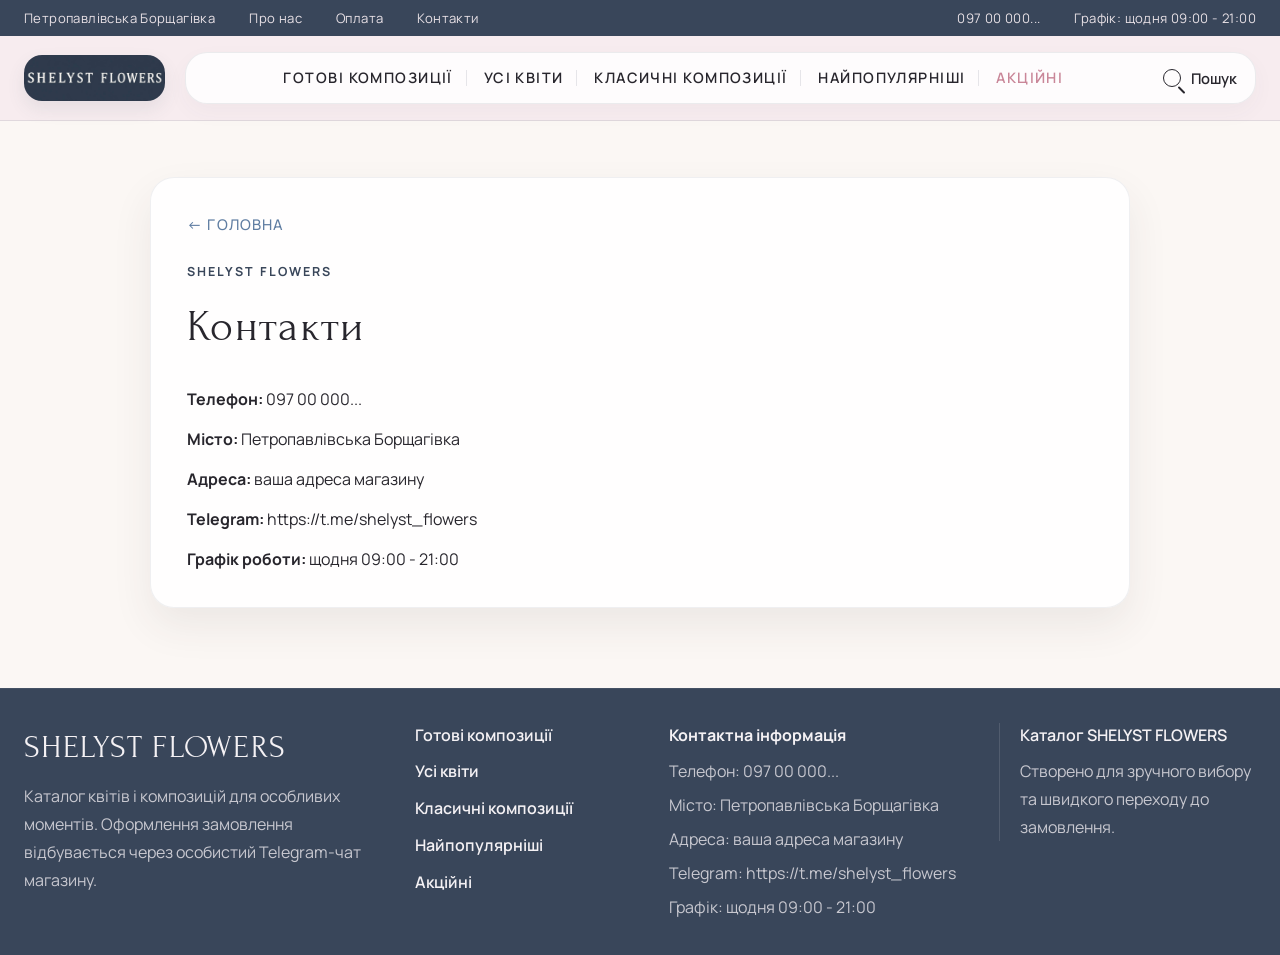
==== pages/kontakty.html @ dede0a99 "Add files via upload" ====
<!DOCTYPE html>
<html lang="uk">
  <head>
    <meta charset="UTF-8" />
    <meta name="viewport" content="width=device-width, initial-scale=1.0" />
    <title>Контакти | SHELYST FLOWERS</title>
    <link rel="stylesheet" href="../style.css" />
  </head>
  <body class="content-page">
    <main class="content-page__section">
      <div class="container">
        <article class="content-page__card">
          <p class="content-page__eyebrow">SHELYST FLOWERS</p>
          <h1>Контакти</h1>
          <div class="content-page__list">
            <p><strong>Телефон:</strong> 097 00 000...</p>
            <p><strong>Місто:</strong> Петропавлівська Борщагівка</p>
            <p><strong>Адреса:</strong> ваша адреса магазину</p>
            <p><strong>Telegram:</strong> https://t.me/shelyst_flowers</p>
            <p><strong>Графік роботи:</strong> щодня 09:00 - 21:00</p>
          </div>
        </article>
      </div>
    </main>
    <script src="../script.js"></script>
  </body>
</html>
---- style.css ----
@import url("https://fonts.googleapis.com/css2?family=Forum&family=Manrope:wght@400;500;600;700&display=swap");

:root {
  --page-bg: #fbf7f4;
  --surface: rgba(255, 255, 255, 0.96);
  --surface-solid: #ffffff;
  --surface-soft: #f6e4ea;
  --surface-soft-strong: #eed7df;
  --footer-bg: #39465a;
  --footer-text: #f4f1f4;
  --footer-muted: rgba(244, 241, 244, 0.76);
  --footer-line: rgba(255, 255, 255, 0.12);
  --text: #28262d;
  --text-muted: #726c72;
  --accent: #c98698;
  --accent-dark: #39465a;
  --line-dark: #39465a;
  --line-soft: rgba(57, 70, 90, 0.12);
  --header-blush: #f6e4ea;
  --shadow: 0 18px 40px rgba(60, 49, 55, 0.08);
  --shadow-soft: 0 10px 24px rgba(60, 49, 55, 0.05);
  --radius-lg: 26px;
  --radius-md: 20px;
  --container: 1380px;
}

*,
*::before,
*::after {
  box-sizing: border-box;
}

html {
  scroll-behavior: smooth;
}

body {
  margin: 0;
  min-width: 320px;
  background: var(--page-bg);
  color: var(--text);
  font-family: "Manrope", "Segoe UI", sans-serif;
  line-height: 1.55;
  animation: page-reveal 720ms cubic-bezier(0.2, 0.8, 0.2, 1) both;
  transition:
    opacity 320ms ease,
    transform 320ms ease;
}

body.menu-open {
  overflow: hidden;
}

body.is-leaving {
  opacity: 0;
  transform: translateY(18px);
}

a {
  color: inherit;
  text-decoration: none;
  transition:
    color 220ms ease,
    opacity 220ms ease,
    transform 220ms ease;
}

img {
  display: block;
  max-width: 100%;
}

button {
  font: inherit;
}

.container {
  width: min(calc(100% - 48px), var(--container));
  margin: 0 auto;
}

.page-shell {
  min-height: 100vh;
  display: flex;
  flex-direction: column;
}

main {
  flex: 1 0 auto;
}

.site-header {
  position: relative;
  z-index: 20;
}

.topbar {
  background: var(--line-dark);
  color: #f7eef2;
  font-size: 0.82rem;
  letter-spacing: 0.03em;
}

.topbar__inner,
.topbar__nav,
.topbar__actions {
  display: flex;
  align-items: center;
}

.topbar__inner {
  justify-content: space-between;
  min-height: 36px;
  gap: 18px;
}

.topbar__nav,
.topbar__actions {
  gap: 34px;
  flex-wrap: wrap;
}

.topbar a {
  opacity: 0.92;
}

.topbar a:hover {
  opacity: 1;
  transform: translateY(-1px);
}

.main-nav {
  position: sticky;
  top: 0;
  background: rgba(247, 236, 239, 0.96);
  border-bottom: 1px solid var(--line-soft);
  backdrop-filter: blur(12px);
}

.main-nav__inner {
  display: flex;
  align-items: center;
  gap: 20px;
  min-height: 84px;
  position: relative;
}

.brand {
  flex: 0 0 auto;
}

.brand img {
  width: clamp(118px, 11vw, 150px);
  height: auto;
  border-radius: 18px;
  box-shadow: 0 8px 18px rgba(71, 84, 102, 0.1);
}

.main-nav__content {
  display: flex;
  align-items: center;
  gap: 20px;
  flex: 1 1 auto;
  min-width: 0;
  padding: 10px 18px;
  border: 1px solid rgba(71, 84, 102, 0.1);
  border-radius: 22px;
  background: rgba(255, 255, 255, 0.86);
  box-shadow: 0 8px 22px rgba(71, 84, 102, 0.04);
}

.menu-toggle,
.menu-close,
.menu-backdrop {
  display: none;
}

.menu-toggle {
  flex: 0 0 auto;
  width: 44px;
  height: 44px;
  border: 1px solid rgba(71, 84, 102, 0.1);
  border-radius: 14px;
  background: rgba(255, 255, 255, 0.92);
  box-shadow: var(--shadow-soft);
  cursor: pointer;
}

.menu-toggle span,
.menu-close span {
  display: block;
  width: 22px;
  height: 2px;
  margin: 0 auto;
  background: var(--text);
  border-radius: 999px;
}

.menu-toggle span + span {
  margin-top: 5px;
}

.main-nav__panel {
  display: flex;
  align-items: center;
  gap: 20px;
  flex: 1 1 auto;
  min-width: 0;
}

.main-nav__panel-head {
  display: none;
}

.catalog-nav {
  display: flex;
  align-items: center;
  justify-content: center;
  gap: clamp(10px, 1vw, 22px);
  flex: 1 1 auto;
  flex-wrap: wrap;
}

.catalog-nav a {
  position: relative;
  font-size: clamp(0.78rem, 0.62rem + 0.35vw, 0.92rem);
  font-weight: 600;
  letter-spacing: 0.1em;
  text-transform: uppercase;
  padding: 4px 0;
}

.catalog-nav a + a {
  padding-left: clamp(16px, 1.4vw, 24px);
}

.catalog-nav a + a::before {
  content: "";
  position: absolute;
  left: 0;
  top: 50%;
  width: 1px;
  height: 16px;
  background: rgba(57, 70, 90, 0.12);
  transform: translateY(-50%);
}

.catalog-nav a::after,
.search-link::after,
.mobile-links a::after {
  content: "";
  position: absolute;
  left: 0;
  bottom: -4px;
  width: 100%;
  height: 1px;
  background: var(--accent);
  transform: scaleX(0);
  transform-origin: center;
  transition: transform 260ms ease;
}

.catalog-nav a:hover::after,
.search-link:hover::after,
.mobile-links a:hover::after {
  transform: scaleX(1);
}

.catalog-nav a:hover,
.search-link:hover,
.mobile-links a:hover,
.section-head__link:hover {
  color: var(--accent-dark);
  transform: translateY(-2px);
}

.catalog-nav__sale {
  color: var(--accent);
}

.search-link {
  position: relative;
  flex: 0 0 auto;
  display: inline-flex;
  align-items: center;
  gap: 10px;
  font-size: 0.92rem;
  font-weight: 600;
  white-space: nowrap;
  padding: 4px 0;
}

.search-link__icon {
  width: 18px;
  height: 18px;
  border: 1.75px solid currentColor;
  border-radius: 50%;
  position: relative;
}

.search-link__icon::after {
  content: "";
  position: absolute;
  right: -6px;
  bottom: -5px;
  width: 9px;
  height: 2px;
  background: currentColor;
  transform: rotate(45deg);
  border-radius: 2px;
}

.mobile-links {
  display: none;
}

.hero-slider {
  padding: 22px 0 38px;
}

.hero-slider__viewport {
  position: relative;
  min-height: clamp(540px, 64vw, 680px);
}

.hero-slide {
  position: absolute;
  inset: 0;
  display: grid;
  grid-template-columns: minmax(0, 1fr) minmax(0, 0.95fr);
  align-items: stretch;
  border-radius: var(--radius-lg);
  overflow: hidden;
  box-shadow: var(--shadow);
  background: var(--header-blush);
  border: 1px solid rgba(57, 70, 90, 0.06);
  opacity: 0;
  visibility: hidden;
  transform: translateY(16px) scale(0.985);
  transition:
    opacity 700ms ease,
    visibility 700ms ease,
    transform 700ms ease;
}

.hero-slide.is-active {
  opacity: 1;
  visibility: visible;
  transform: translateY(0) scale(1);
}

.hero-slide__content {
  display: flex;
  flex-direction: column;
  justify-content: center;
  padding: clamp(34px, 5vw, 78px);
  background: var(--header-blush);
}

.hero-slide__eyebrow {
  margin: 0 0 18px;
  color: var(--accent-dark);
  font-size: 0.78rem;
  font-weight: 700;
  letter-spacing: 0.18em;
  text-transform: uppercase;
}

.hero-slide h1,
.hero-slide h2 {
  margin: 0;
  font-family: "Forum", Georgia, serif;
  font-size: clamp(2.85rem, 3.5vw, 4.8rem);
  line-height: 0.9;
  font-weight: 400;
  text-wrap: balance;
  letter-spacing: 0.035em;
}

.hero-slide p:not(.hero-slide__eyebrow) {
  margin: 24px 0 0;
  max-width: 560px;
  color: var(--text-muted);
  font-size: clamp(0.98rem, 0.9vw + 0.7rem, 1.18rem);
  line-height: 1.7;
}

.hero-slide__button {
  display: inline-flex;
  align-items: center;
  justify-content: center;
  width: fit-content;
  min-width: 240px;
  margin-top: 36px;
  padding: 15px 28px;
  border-radius: 999px;
  border: 1px solid transparent;
  background: var(--accent-dark);
  color: #fff;
  font-size: 0.92rem;
  font-weight: 600;
  letter-spacing: 0.08em;
  text-transform: uppercase;
  box-shadow: 0 10px 22px rgba(71, 84, 102, 0.12);
  transition:
    transform 220ms ease,
    box-shadow 220ms ease,
    background 220ms ease;
}

.hero-slide__button:hover {
  transform: translateY(-4px);
  box-shadow: 0 18px 34px rgba(71, 84, 102, 0.2);
}

.hero-slide__media {
  min-height: clamp(540px, 64vw, 680px);
  background: var(--surface-soft-strong);
}

.hero-slide__media img {
  width: 100%;
  height: 100%;
  object-fit: cover;
}

.hero-slider__dots {
  display: flex;
  justify-content: center;
  gap: 12px;
  margin-top: 20px;
}

.hero-slider__dots button {
  width: 12px;
  height: 12px;
  padding: 0;
  border: 0;
  border-radius: 50%;
  background: rgba(222, 95, 143, 0.22);
  cursor: pointer;
  transition:
    transform 220ms ease,
    background 220ms ease;
}

.hero-slider__dots button.is-active {
  background: var(--accent-dark);
  transform: scale(1.18);
}

.categories-showcase {
  padding: 12px 0 52px;
}

.section-head {
  display: flex;
  align-items: center;
  justify-content: space-between;
  gap: 18px;
  margin-bottom: 26px;
}

.section-head h2 {
  margin: 0;
  font-family: "Forum", Georgia, serif;
  font-size: clamp(2.35rem, 2.6vw, 3.1rem);
  font-weight: 400;
  letter-spacing: 0.03em;
}

.section-head__link {
  display: inline-flex;
  align-items: center;
  gap: 10px;
  color: var(--accent-dark);
  font-size: 0.94rem;
  font-weight: 600;
  letter-spacing: 0.06em;
  text-transform: uppercase;
  white-space: nowrap;
}

.categories-grid {
  display: grid;
  grid-template-columns: repeat(5, minmax(0, 1fr));
  gap: 18px;
}

.category-card {
  display: flex;
  flex-direction: column;
  gap: 12px;
}

.category-card__image {
  aspect-ratio: 0.76 / 1;
  border-radius: 18px;
  border: 1px solid rgba(71, 84, 102, 0.08);
  background: var(--card-image), #efe6e1;
  background-size: cover;
  background-position: center;
  box-shadow: 0 12px 26px rgba(56, 35, 50, 0.06);
  transition:
    transform 220ms ease,
    box-shadow 220ms ease;
}

.category-card:hover .category-card__image {
  transform: translateY(-8px);
  box-shadow: 0 22px 38px rgba(56, 35, 50, 0.14);
}

.category-card__footer {
  display: flex;
  align-items: center;
  justify-content: space-between;
  gap: 12px;
  font-size: 1rem;
  line-height: 1.3;
  transition:
    color 220ms ease,
    transform 220ms ease;
}

.category-card:hover .category-card__footer {
  color: var(--accent-dark);
  transform: translateX(4px);
}

.category-card__title-sale {
  color: var(--accent-dark);
}

.category-card__arrow {
  flex: 0 0 auto;
  color: var(--text);
  font-size: 2rem;
  line-height: 1;
}

.about-showcase {
  padding: 8px 0 70px;
}

.about-card {
  padding: 20px 22px;
  border: 1px solid rgba(57, 70, 90, 0.08);
  border-radius: 20px;
  background: var(--accent-dark);
  box-shadow: 0 14px 28px rgba(57, 70, 90, 0.1);
}

.about-card__head {
  display: flex;
  align-items: center;
  justify-content: space-between;
  gap: 18px;
}

.about-card__head h2 {
  margin: 0;
  font-family: "Forum", Georgia, serif;
  font-size: clamp(2rem, 2.2vw, 2.6rem);
  font-weight: 400;
  letter-spacing: 0.03em;
  color: #f8f4f5;
}

.about-toggle {
  border: 1px solid rgba(248, 244, 245, 0.22);
  padding: 10px 18px;
  border-radius: 999px;
  background: rgba(255, 255, 255, 0.06);
  color: #f8f4f5;
  font-size: 0.8rem;
  font-weight: 700;
  letter-spacing: 0.08em;
  text-transform: uppercase;
  cursor: pointer;
  box-shadow: none;
  transition:
    transform 220ms ease,
    box-shadow 220ms ease;
}

.about-toggle:hover {
  transform: translateY(-4px);
  box-shadow: 0 14px 26px rgba(17, 24, 35, 0.16);
}

.about-card__content {
  overflow: hidden;
  max-height: 0;
  opacity: 0;
  transition:
    max-height 420ms ease,
    opacity 300ms ease,
    margin-top 300ms ease;
}

.about-card__content.is-open {
  max-height: 440px;
  margin-top: 22px;
  opacity: 1;
}

.about-card__content p {
  margin: 0;
  max-width: 1000px;
  color: rgba(248, 244, 245, 0.8);
  font-size: 0.98rem;
  line-height: 1.72;
}

.about-card__content p + p {
  margin-top: 14px;
}

.about-gallery {
  margin-top: 28px;
}

.about-gallery__viewport {
  position: relative;
  min-height: clamp(300px, 44vw, 520px);
}

.about-gallery__slide {
  position: absolute;
  inset: 0;
  border-radius: 24px;
  border: 1px solid rgba(71, 84, 102, 0.08);
  background: var(--gallery-image), #efe6e1;
  background-size: cover;
  background-position: center;
  box-shadow: 0 16px 32px rgba(56, 35, 50, 0.08);
  opacity: 0;
  visibility: hidden;
  transform: scale(0.985);
  transition:
    opacity 700ms ease,
    visibility 700ms ease,
    transform 700ms ease;
}

.about-gallery__slide.is-active {
  opacity: 1;
  visibility: visible;
  transform: scale(1);
}

.about-gallery__dots {
  display: flex;
  justify-content: center;
  gap: 12px;
  margin-top: 18px;
}

.about-gallery__dots button {
  width: 12px;
  height: 12px;
  padding: 0;
  border: 0;
  border-radius: 50%;
  background: rgba(222, 95, 143, 0.24);
  cursor: pointer;
  transition:
    transform 220ms ease,
    background 220ms ease;
}

.about-gallery__dots button.is-active {
  background: var(--accent-dark);
  transform: scale(1.18);
}

.site-footer {
  margin-top: 8px;
  padding: 34px 0;
  background: var(--footer-bg);
  border-top: 1px solid rgba(255, 255, 255, 0.06);
}

.site-footer__inner {
  display: grid;
  grid-template-columns: minmax(0, 1.2fr) minmax(0, 0.75fr) minmax(0, 1fr) minmax(0, 0.85fr);
  gap: 28px;
  align-items: start;
}

.site-footer__brand h2 {
  margin: 0 0 10px;
  font-family: "Forum", Georgia, serif;
  font-size: clamp(2rem, 2.1vw, 2.7rem);
  font-weight: 400;
  letter-spacing: 0.04em;
  color: var(--footer-text);
}

.site-footer__brand p,
.site-footer__note span,
.site-footer__contacts span {
  margin: 0;
  color: var(--footer-muted);
  font-size: 1rem;
  line-height: 1.75;
}

.site-footer__nav {
  display: grid;
  gap: 12px;
}

.site-footer__nav a,
.site-footer__note p {
  color: var(--footer-text);
  font-size: 1rem;
  font-weight: 600;
}

.site-footer__nav a:hover {
  color: #ffffff;
  transform: translateY(-2px);
}

.site-footer__contacts {
  display: grid;
  gap: 6px;
}

.site-footer__label {
  margin: 0 0 4px;
  color: var(--footer-text);
  font-size: 1rem;
  font-weight: 700;
}

.site-footer__note {
  display: grid;
  gap: 10px;
  padding-left: 20px;
  border-left: 1px solid var(--footer-line);
}

.site-footer__note p {
  margin: 0;
}

.content-page {
  min-height: 100vh;
  background: var(--page-bg);
  color: var(--text);
  animation: page-reveal 720ms cubic-bezier(0.2, 0.8, 0.2, 1) both;
  display: flex;
  flex-direction: column;
}

.content-page main {
  flex: 1 0 auto;
}

.content-page__section {
  padding: 56px 0 72px;
}

.content-page__card {
  width: min(100%, 980px);
  margin: 0 auto;
  padding: 34px 36px;
  border: 1px solid rgba(57, 70, 90, 0.08);
  border-radius: 24px;
  background: rgba(255, 255, 255, 0.84);
  box-shadow: var(--shadow);
}

.content-page__eyebrow {
  margin: 0 0 12px;
  color: var(--accent-dark);
  font-size: 0.78rem;
  font-weight: 700;
  letter-spacing: 0.16em;
  text-transform: uppercase;
}

.content-page__back {
  display: inline-flex;
  align-items: center;
  margin-bottom: 26px;
  color: #5f7da2;
  font-size: 0.92rem;
  font-weight: 500;
  letter-spacing: 0.08em;
  text-transform: uppercase;
}

.content-page__back:hover {
  color: var(--accent-dark);
  transform: translateX(-3px);
}

.content-page__card h1 {
  margin: 0;
  font-family: "Forum", Georgia, serif;
  font-size: clamp(2.4rem, 3.4vw, 4rem);
  font-weight: 400;
  letter-spacing: 0.03em;
}

.content-page__lead {
  margin: 18px 0 0;
  color: var(--text-muted);
  font-size: 1.05rem;
  line-height: 1.8;
}

.content-page__text {
  display: grid;
  gap: 14px;
  margin-top: 24px;
}

.content-page__text p {
  margin: 0;
  color: var(--text-muted);
  line-height: 1.8;
}

.content-page__list {
  display: grid;
  gap: 12px;
  margin-top: 24px;
}

.content-page__list p {
  margin: 0;
  color: var(--text);
  font-size: 1rem;
  line-height: 1.75;
}

.content-page__cta {
  display: inline-flex;
  align-items: center;
  justify-content: center;
  margin-top: 26px;
  padding: 14px 24px;
  border-radius: 999px;
  background: var(--accent-dark);
  color: #fff;
  font-size: 0.9rem;
  font-weight: 600;
  letter-spacing: 0.08em;
  text-transform: uppercase;
  box-shadow: 0 10px 22px rgba(57, 70, 90, 0.14);
}

.content-page__cta:hover {
  transform: translateY(-3px);
  box-shadow: 0 16px 28px rgba(57, 70, 90, 0.18);
}

.search-page {
  display: grid;
  gap: 22px;
}

.search-page__form {
  display: flex;
  align-items: center;
  gap: 14px;
  padding: 14px 18px;
  border: 1px solid rgba(57, 70, 90, 0.1);
  border-radius: 18px;
  background: rgba(255, 255, 255, 0.9);
}

.search-page__icon {
  width: 18px;
  height: 18px;
  border: 1.75px solid var(--accent-dark);
  border-radius: 50%;
  position: relative;
  flex: 0 0 auto;
}

.search-page__icon::after {
  content: "";
  position: absolute;
  right: -6px;
  bottom: -5px;
  width: 9px;
  height: 2px;
  background: var(--accent-dark);
  transform: rotate(45deg);
  border-radius: 2px;
}

.search-page__input {
  width: 100%;
  border: 0;
  outline: 0;
  background: transparent;
  color: var(--text);
  font: inherit;
  font-size: 1rem;
}

.search-page__input::placeholder {
  color: var(--text-muted);
}

.search-page__results {
  display: grid;
  gap: 14px;
}

.search-page__result,
.search-page__empty {
  padding: 20px 22px;
  border: 1px solid rgba(57, 70, 90, 0.08);
  border-radius: 18px;
  background: rgba(255, 255, 255, 0.82);
  box-shadow: 0 10px 24px rgba(57, 70, 90, 0.05);
}

.search-page__result:hover {
  transform: translateY(-4px);
  box-shadow: 0 16px 28px rgba(57, 70, 90, 0.09);
}

.search-page__result h2 {
  margin: 0;
  font-family: "Forum", Georgia, serif;
  font-size: 1.8rem;
  font-weight: 400;
  letter-spacing: 0.03em;
}

.search-page__result p,
.search-page__empty p {
  margin: 10px 0 0;
  color: var(--text-muted);
  line-height: 1.7;
}

.catalog-page__card {
  width: min(100%, 1240px);
}

.catalog-page__lead {
  max-width: 760px;
}

.catalog-page__content {
  margin-top: 30px;
}

.catalog-page__state {
  padding: 22px 24px;
  border: 1px solid rgba(57, 70, 90, 0.08);
  border-radius: 20px;
  background: linear-gradient(135deg, rgba(246, 228, 234, 0.72), rgba(255, 255, 255, 0.92));
  box-shadow: 0 10px 24px rgba(57, 70, 90, 0.05);
}

.catalog-page__state p {
  margin: 0;
  color: var(--text-muted);
  font-size: 1rem;
  line-height: 1.75;
}

.catalog-groups__grid {
  display: grid;
  grid-template-columns: repeat(3, minmax(0, 1fr));
  gap: 18px;
}

.catalog-group-card {
  display: grid;
  gap: 18px;
  min-height: 220px;
  padding: 24px;
  border: 1px solid rgba(57, 70, 90, 0.08);
  border-radius: 22px;
  background:
    radial-gradient(circle at top right, rgba(201, 134, 152, 0.16), transparent 34%),
    linear-gradient(160deg, rgba(255, 255, 255, 0.96), rgba(246, 228, 234, 0.78));
  box-shadow: 0 14px 28px rgba(57, 70, 90, 0.08);
  align-content: space-between;
}

.catalog-group-card:hover {
  transform: translateY(-6px);
  box-shadow: 0 22px 36px rgba(57, 70, 90, 0.12);
}

.catalog-group-card__eyebrow {
  margin: 0;
  color: var(--accent-dark);
  font-size: 0.76rem;
  font-weight: 700;
  letter-spacing: 0.16em;
  text-transform: uppercase;
}

.catalog-group-card h2 {
  margin: 0;
  font-family: "Forum", Georgia, serif;
  font-size: clamp(2rem, 1.4vw + 1.3rem, 2.55rem);
  font-weight: 400;
  line-height: 1;
  letter-spacing: 0.03em;
}

.catalog-group-card__link {
  display: inline-flex;
  align-items: center;
  gap: 10px;
  color: var(--accent-dark);
  font-size: 0.92rem;
  font-weight: 700;
  letter-spacing: 0.08em;
  text-transform: uppercase;
}

.catalog-group-card__link::after {
  content: "›";
  font-size: 1.45rem;
  line-height: 1;
}

.catalog-products__grid {
  display: grid;
  grid-template-columns: repeat(4, minmax(0, 1fr));
  gap: 18px;
}

.catalog-product {
  display: flex;
  flex-direction: column;
  min-height: 100%;
  border: 1px solid rgba(57, 70, 90, 0.08);
  border-radius: 22px;
  overflow: hidden;
  background: rgba(255, 255, 255, 0.94);
  box-shadow: 0 14px 28px rgba(57, 70, 90, 0.06);
}

.catalog-product:hover {
  transform: translateY(-6px);
  box-shadow: 0 22px 36px rgba(57, 70, 90, 0.12);
}

.catalog-product.is-unavailable {
  opacity: 0.88;
}

.catalog-product__media {
  position: relative;
  aspect-ratio: 0.9 / 1;
  overflow: hidden;
  background:
    radial-gradient(circle at top, rgba(201, 134, 152, 0.18), transparent 38%),
    linear-gradient(180deg, rgba(246, 228, 234, 0.96), rgba(255, 255, 255, 0.94));
}

.catalog-product__media.is-empty {
  display: grid;
  place-items: center;
}

.catalog-product__img {
  width: 100%;
  height: 100%;
  object-fit: cover;
}

.catalog-product__placeholder {
  position: absolute;
  inset: auto 18px 18px;
  padding: 10px 12px;
  border-radius: 999px;
  background: rgba(255, 255, 255, 0.86);
  color: var(--accent-dark);
  font-size: 0.78rem;
  font-weight: 700;
  letter-spacing: 0.08em;
  text-transform: uppercase;
  box-shadow: 0 8px 18px rgba(57, 70, 90, 0.1);
  opacity: 0;
  pointer-events: none;
}

.catalog-product__media.is-empty .catalog-product__placeholder {
  position: static;
  opacity: 1;
}

.catalog-product__badge {
  position: absolute;
  top: 16px;
  left: 16px;
  z-index: 1;
  display: inline-flex;
  align-items: center;
  justify-content: center;
  min-width: 66px;
  padding: 8px 12px;
  border-radius: 999px;
  background: var(--accent-dark);
  color: #fff;
  font-size: 0.76rem;
  font-weight: 700;
  letter-spacing: 0.08em;
  text-transform: uppercase;
  box-shadow: 0 10px 18px rgba(57, 70, 90, 0.16);
}

.catalog-product__body {
  display: flex;
  flex: 1 1 auto;
  flex-direction: column;
  gap: 16px;
  padding: 20px 18px 18px;
}

.catalog-product__status {
  display: inline-flex;
  align-items: center;
  width: fit-content;
  padding: 7px 11px;
  border-radius: 999px;
  font-size: 0.74rem;
  font-weight: 700;
  letter-spacing: 0.08em;
  text-transform: uppercase;
}

.catalog-product__status.is-available {
  background: rgba(86, 140, 116, 0.14);
  color: #537b68;
}

.catalog-product__status.is-unavailable {
  background: rgba(106, 96, 101, 0.12);
  color: #6f676c;
}

.catalog-product h2 {
  margin: 0;
  font-family: "Forum", Georgia, serif;
  font-size: 2rem;
  font-weight: 400;
  line-height: 1;
  letter-spacing: 0.03em;
}

.catalog-product__price {
  display: flex;
  align-items: baseline;
  gap: 10px;
  flex-wrap: wrap;
}

.catalog-product__price-current {
  color: var(--accent-dark);
  font-size: 1.2rem;
  font-weight: 700;
}

.catalog-product__price-old {
  color: var(--text-muted);
  font-size: 0.95rem;
  text-decoration: line-through;
}

.catalog-product__button {
  display: inline-flex;
  align-items: center;
  justify-content: center;
  width: 100%;
  margin-top: auto;
  padding: 14px 18px;
  border-radius: 999px;
  background: var(--accent-dark);
  color: #fff;
  font-size: 0.86rem;
  font-weight: 700;
  letter-spacing: 0.08em;
  text-transform: uppercase;
  box-shadow: 0 10px 22px rgba(57, 70, 90, 0.14);
}

.catalog-product__button:hover {
  transform: translateY(-3px);
  box-shadow: 0 16px 28px rgba(57, 70, 90, 0.18);
}

.catalog-product__button.is-disabled {
  background: rgba(57, 70, 90, 0.16);
  color: rgba(57, 70, 90, 0.56);
  box-shadow: none;
  pointer-events: none;
}

.placeholder-page {
  min-height: 100vh;
  display: grid;
  place-items: center;
  padding: 24px;
  background:
    radial-gradient(circle at top, rgba(255, 223, 234, 0.55), transparent 24%),
    #fff8fb;
}

.placeholder-page__box {
  width: min(100%, 760px);
  padding: 48px 28px;
  border-radius: var(--radius-md);
  background: rgba(255, 255, 255, 0.92);
  box-shadow: var(--shadow);
  text-align: center;
}

.placeholder-page h1 {
  margin: 0;
  font-family: "Forum", Georgia, serif;
  font-size: clamp(2.2rem, 5vw, 3.8rem);
  font-weight: 400;
  letter-spacing: 0.03em;
}

@keyframes page-reveal {
  from {
    opacity: 0;
    transform: translateY(26px);
  }

  to {
    opacity: 1;
    transform: translateY(0);
  }
}

@media (max-width: 1240px) {
  .container {
    width: min(calc(100% - 36px), var(--container));
  }

  .main-nav__inner {
    gap: 16px;
    min-height: 78px;
  }

  .main-nav__panel {
    gap: 18px;
  }

  .main-nav__content {
    gap: 16px;
    padding: 9px 16px;
    border-radius: 18px;
  }

  .catalog-nav {
    justify-content: flex-start;
  }

  .catalog-nav a + a {
    padding-left: 18px;
  }

  .hero-slider__viewport,
  .hero-slide__media {
    min-height: 560px;
  }

  .categories-grid {
    grid-template-columns: repeat(3, minmax(0, 1fr));
  }

  .catalog-products__grid {
    grid-template-columns: repeat(3, minmax(0, 1fr));
  }

  .about-gallery__viewport {
    min-height: 420px;
  }

  .site-footer__inner {
    grid-template-columns: 1fr 1fr;
  }
}

@media (max-width: 980px) {
  .topbar {
    display: none;
  }

  .main-nav {
    position: sticky;
    top: 0;
  }

  .main-nav__inner {
    min-height: 72px;
    justify-content: space-between;
  }

  .menu-toggle {
    display: inline-flex;
    flex-direction: column;
    align-items: center;
    justify-content: center;
    position: relative;
    z-index: 40;
  }

  .brand {
    margin-right: auto;
  }

  .main-nav__content {
    flex: 0 0 auto;
    padding: 8px 12px;
    gap: 12px;
    border-radius: 16px;
    position: static;
  }

  .search-link {
    padding-right: 2px;
  }

  .search-link span:last-child {
    display: none;
  }

  .main-nav__panel {
    position: fixed;
    top: 84px;
    left: 12px;
    right: 12px;
    width: auto;
    max-height: calc(100vh - 96px);
    padding: 18px 16px 20px;
    flex-direction: column;
    align-items: stretch;
    gap: 16px;
    background: rgba(255, 255, 255, 0.98);
    box-shadow: 0 22px 42px rgba(27, 21, 25, 0.14);
    border: 1px solid rgba(57, 70, 90, 0.08);
    border-radius: 20px;
    transform: translateY(-10px);
    transition:
      opacity 220ms ease,
      transform 220ms ease,
      visibility 220ms ease;
    overflow-y: auto;
    z-index: 45;
    pointer-events: none;
    touch-action: manipulation;
    opacity: 0;
    visibility: hidden;
  }

  body.menu-open .main-nav__panel {
    opacity: 1;
    visibility: visible;
    transform: translateY(0);
    pointer-events: auto;
  }

  .main-nav__panel-head {
    display: flex;
    align-items: center;
    justify-content: space-between;
    gap: 16px;
    padding-bottom: 16px;
    border-bottom: 1px solid var(--line-soft);
  }

  .main-nav__panel-head p {
    margin: 0;
    font-size: 0.95rem;
    font-weight: 700;
    letter-spacing: 0.16em;
    color: var(--accent-dark);
    text-transform: uppercase;
  }

  .menu-close {
    display: inline-flex;
    position: relative;
    width: 40px;
    height: 40px;
    align-items: center;
    justify-content: center;
    border: 1px solid rgba(57, 70, 90, 0.1);
    border-radius: 12px;
    background: rgba(255, 255, 255, 0.92);
    cursor: pointer;
    flex: 0 0 auto;
  }

  .menu-close span {
    position: absolute;
  }

  .menu-close span:first-child {
    transform: rotate(45deg);
  }

  .menu-close span:last-child {
    transform: rotate(-45deg);
  }

  .menu-close span {
    position: absolute;
  }

  .menu-close span:first-child {
    transform: rotate(45deg);
  }

  .menu-close span:last-child {
    transform: rotate(-45deg);
  }

  .catalog-nav {
    flex-direction: column;
    align-items: flex-start;
    gap: 16px;
  }

  .catalog-nav a {
    font-size: 1rem;
    display: block;
    width: 100%;
    padding: 8px 0;
  }

  .catalog-nav a + a {
    padding-left: 0;
  }

  .catalog-nav a + a::before {
    display: none;
  }

  .mobile-links {
    display: grid;
    gap: 14px;
    margin-top: 4px;
    padding-top: 20px;
    border-top: 1px solid var(--line-soft);
  }

  .mobile-links a {
    position: relative;
    display: block;
    width: 100%;
    padding: 8px 0;
    color: var(--text-muted);
    font-size: 0.98rem;
    z-index: 1;
    pointer-events: auto;
  }

.main-nav__panel a {
  position: relative;
  z-index: 1;
  pointer-events: auto;
}

  .menu-backdrop {
    display: none;
  }

  .hero-slider {
    padding-top: 18px;
  }

  .hero-slider__viewport {
    min-height: 860px;
  }

  .hero-slide {
    grid-template-columns: 1fr;
  }

  .hero-slide__content {
    order: 2;
    padding: 34px 28px 36px;
  }

  .hero-slide__media {
    order: 1;
    min-height: 360px;
  }

  .categories-showcase {
    padding-top: 8px;
  }

  .categories-grid {
    grid-template-columns: repeat(2, minmax(0, 1fr));
    gap: 16px;
  }

  .catalog-page__card {
    padding: 30px 28px;
  }

  .catalog-groups__grid,
  .catalog-products__grid {
    grid-template-columns: repeat(2, minmax(0, 1fr));
  }

  .about-card {
    padding: 18px 18px;
    border-radius: 22px;
  }

  .about-card__content.is-open {
    max-height: 620px;
  }

  .about-gallery__viewport {
    min-height: 340px;
  }

  .site-footer {
    padding: 30px 0;
  }

  .site-footer__inner {
    grid-template-columns: 1fr;
    gap: 22px;
  }

  .site-footer__note {
    padding-left: 0;
    border-left: 0;
    padding-top: 18px;
    border-top: 1px solid var(--footer-line);
  }

  .content-page__section {
    padding: 42px 0 56px;
  }

  .content-page__card {
    padding: 26px 24px;
  }

  .search-page__form,
  .search-page__result,
  .search-page__empty {
    border-radius: 16px;
  }
}

@media (max-width: 640px) {
  .container {
    width: min(calc(100% - 22px), var(--container));
  }

  .main-nav__inner {
    min-height: 68px;
    gap: 14px;
  }

  .main-nav__panel {
    top: 80px;
    left: 10px;
    right: 10px;
    max-height: calc(100vh - 90px);
  }

  .main-nav__content {
    padding: 7px 10px;
    border-radius: 14px;
  }

  .menu-toggle,
  .menu-close {
    width: 44px;
    height: 44px;
    border-radius: 14px;
  }

  .brand img {
    width: 104px;
  }

  .hero-slider__viewport {
    min-height: 710px;
  }

  .hero-slide {
    border-radius: 22px;
  }

  .hero-slide__content {
    padding: 28px 22px 30px;
  }

  .hero-slide__eyebrow {
    margin-bottom: 14px;
    font-size: 0.78rem;
    letter-spacing: 0.16em;
  }

  .hero-slide h1,
  .hero-slide h2 {
    font-size: clamp(2.3rem, 11vw, 3.2rem);
    line-height: 0.98;
  }

  .hero-slide p:not(.hero-slide__eyebrow) {
    margin-top: 18px;
    font-size: 0.98rem;
    line-height: 1.55;
  }

  .hero-slide__media {
    min-height: 300px;
  }

  .hero-slide__button {
    width: 100%;
    min-width: 0;
    margin-top: 28px;
    padding: 16px 24px;
  }

  .hero-slider__dots {
    margin-top: 14px;
  }

  .section-head {
    margin-bottom: 18px;
  }

  .section-head__link {
    font-size: 0.96rem;
  }

  .categories-grid {
    grid-template-columns: 1fr;
    gap: 18px;
  }

  .category-card {
    width: 100%;
  }

  .category-card__footer {
    font-size: 1rem;
  }

  .about-showcase {
    padding-bottom: 56px;
  }

  .about-card {
    padding: 16px 16px;
    border-radius: 20px;
  }

  .about-card__head {
    flex-direction: column;
    align-items: flex-start;
  }

  .about-toggle {
    width: 100%;
    justify-content: center;
  }

  .about-card__content.is-open {
    max-height: 820px;
    margin-top: 18px;
  }

  .about-card__content p {
    font-size: 0.98rem;
    line-height: 1.7;
  }

  .about-gallery {
    margin-top: 22px;
  }

  .about-gallery__viewport {
    min-height: 260px;
  }

  .about-gallery__slide {
    border-radius: 20px;
  }

  .site-footer {
    padding: 26px 0;
  }

  .site-footer__brand h2 {
    margin-bottom: 8px;
  }

  .site-footer__brand p,
  .site-footer__note span,
  .site-footer__nav a,
  .site-footer__note p {
    font-size: 0.96rem;
  }

  .content-page__card {
    padding: 22px 18px;
    border-radius: 20px;
  }

  .catalog-page__card {
    padding: 24px 18px;
  }

  .content-page__back {
    margin-bottom: 20px;
    font-size: 0.84rem;
  }

  .content-page__lead,
  .content-page__text p,
  .content-page__list p {
    font-size: 0.98rem;
    line-height: 1.7;
  }

  .content-page__cta {
    width: 100%;
  }

  .search-page__form {
    padding: 12px 14px;
  }

  .search-page__result,
  .search-page__empty {
    padding: 18px 16px;
  }

  .search-page__result h2 {
    font-size: 1.55rem;
  }

  .catalog-page__content {
    margin-top: 24px;
  }

  .catalog-groups__grid,
  .catalog-products__grid {
    grid-template-columns: 1fr;
  }

  .catalog-group-card,
  .catalog-page__state {
    padding: 20px 16px;
    border-radius: 20px;
  }

  .catalog-group-card {
    min-height: 190px;
  }

  .catalog-group-card h2,
  .catalog-product h2 {
    font-size: 1.7rem;
  }

  .catalog-product__body {
    padding: 18px 16px 16px;
  }

  .catalog-product__badge {
    top: 14px;
    left: 14px;
  }
}
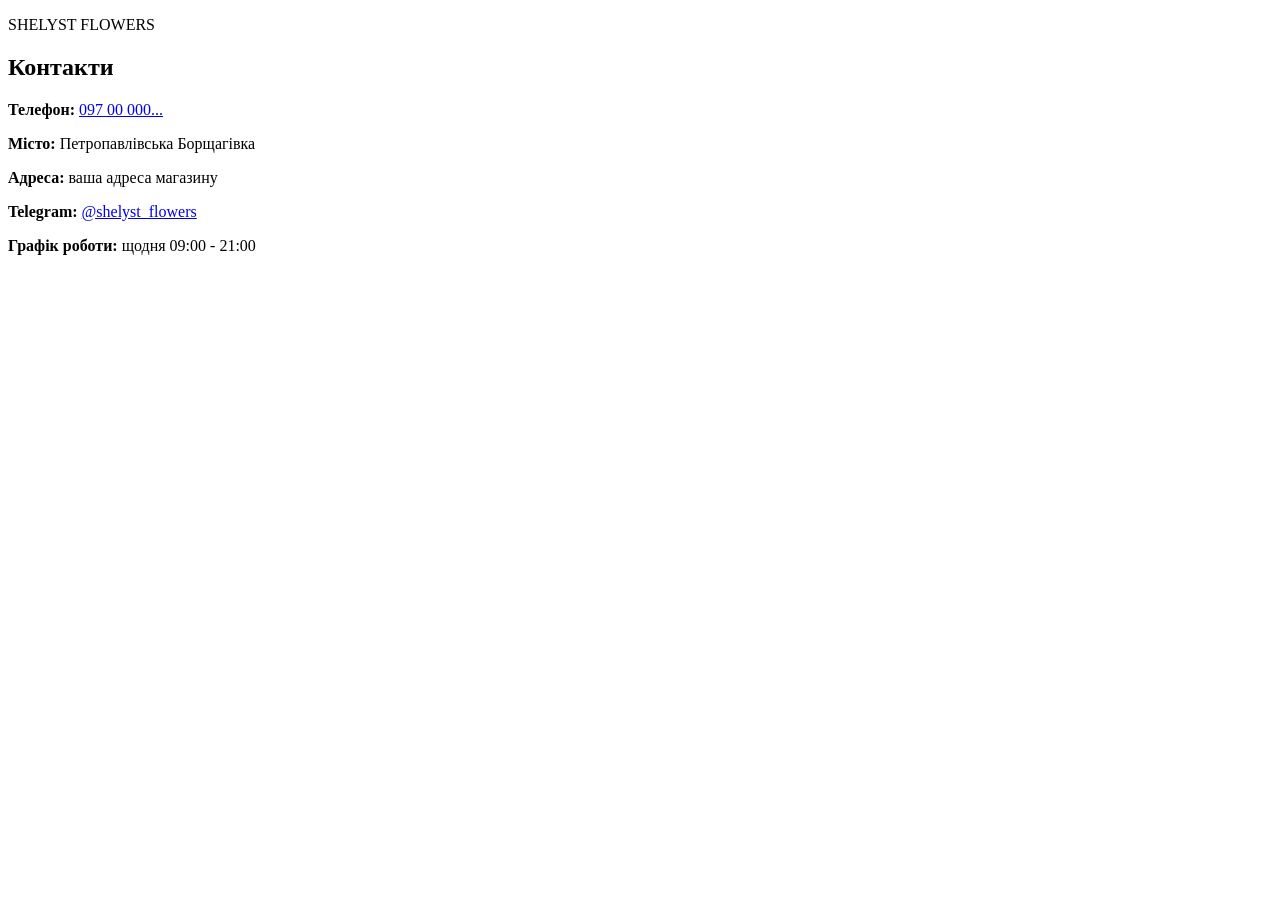
==== commit f881e9e3: "Add files via upload" ====
--- a/pages/kontakty.html
+++ b/pages/kontakty.html
@@ -13,10 +13,10 @@
           <p class="content-page__eyebrow">SHELYST FLOWERS</p>
           <h1>Контакти</h1>
           <div class="content-page__list">
-            <p><strong>Телефон:</strong> 097 00 000...</p>
+            <p><strong>Телефон:</strong> <a href="tel:09700000">097 00 000...</a></p>
             <p><strong>Місто:</strong> Петропавлівська Борщагівка</p>
             <p><strong>Адреса:</strong> ваша адреса магазину</p>
-            <p><strong>Telegram:</strong> https://t.me/shelyst_flowers</p>
+            <p><strong>Telegram:</strong> <a href="https://t.me/shelyst_flowers" target="_blank" rel="noreferrer">@shelyst_flowers</a></p>
             <p><strong>Графік роботи:</strong> щодня 09:00 - 21:00</p>
           </div>
         </article>
